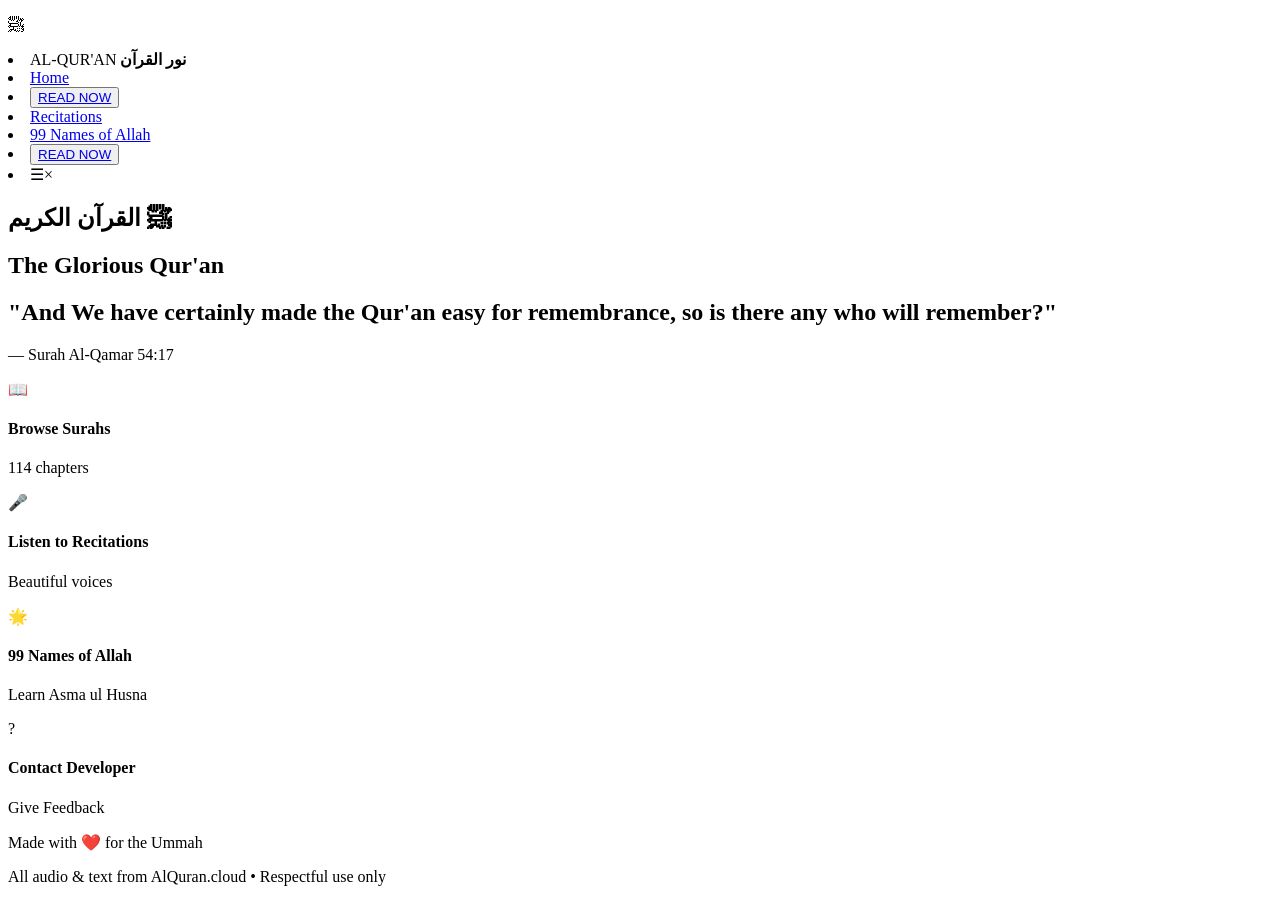
==== index.html @ 0b052e50 "Add files via upload" ====
<!DOCTYPE html>
<html lang="en">
<head>
    <meta charset="UTF-8">
    <meta name="viewport" content="width=device-width, initial-scale=1.0">
    <title>Al-Qur'an • نور القرآن</title>
    <link rel="stylesheet" href="index.css">
</head>
<body>
<header>
    <p>ﷺ </p>
<li class="q">AL-QUR'AN <strong id="nu"> نور القرآن </strong></li>
<div class="cont" id="cont">
<li><a href="index.html">Home</a></li>
<li class="bt"> <button  class="btn"><a href="text.html" >READ NOW</a></button></li>

<li><a href="resat.html">Recitations</a></li>
<li><a href="name.html">99 Names of Allah</a></li>
</div>
<li> <button><a href="text.html">READ NOW</a></button></li>
<li><span id="tog">&#9776</span><span id="to">&times;</span></li>
</header>
<section class="s1" id="s1">
    <h1>ﷺ القرآن الكريم</h1>
    <h2>The Glorious Qur'an</h2>
    <div class="card"><h2>"And We have certainly made the Qur'an easy for remembrance, so is there any who will remember?"</h2>
    <p>— Surah Al-Qamar 54:17</p>
    </div>
</section>
<sectio class="s2" id="s2">
    <div class="card" id="sur">📖
        <h4>Browse Surahs</h4>
        <p>114 chapters</p>
    </div>
    <div class="card" id="re">🎤
        <h4>Listen to Recitations</h4>
        <p>Beautiful voices</p>
    </div>
    <div class="card" id="na">🌟
        <h4>99 Names of Allah</h4>
        <p>Learn Asma ul Husna</p>
    </div>
    <div class="card" id="contact" ><p>?</p>
        <h4>Contact Developer</h4>
        <p>Give Feedback</p>
    </div>
</sectio>
<footer class="bg-zinc-900 py-12 text-center text-emerald-300 text-sm border-t border-emerald-800">
    <p>Made with ❤️ for the Ummah </p>
    <p class="mt-2">All audio &amp; text from AlQuran.cloud • Respectful use only</p>
</footer>
<script src="index.js"></script>
</body>
</html>
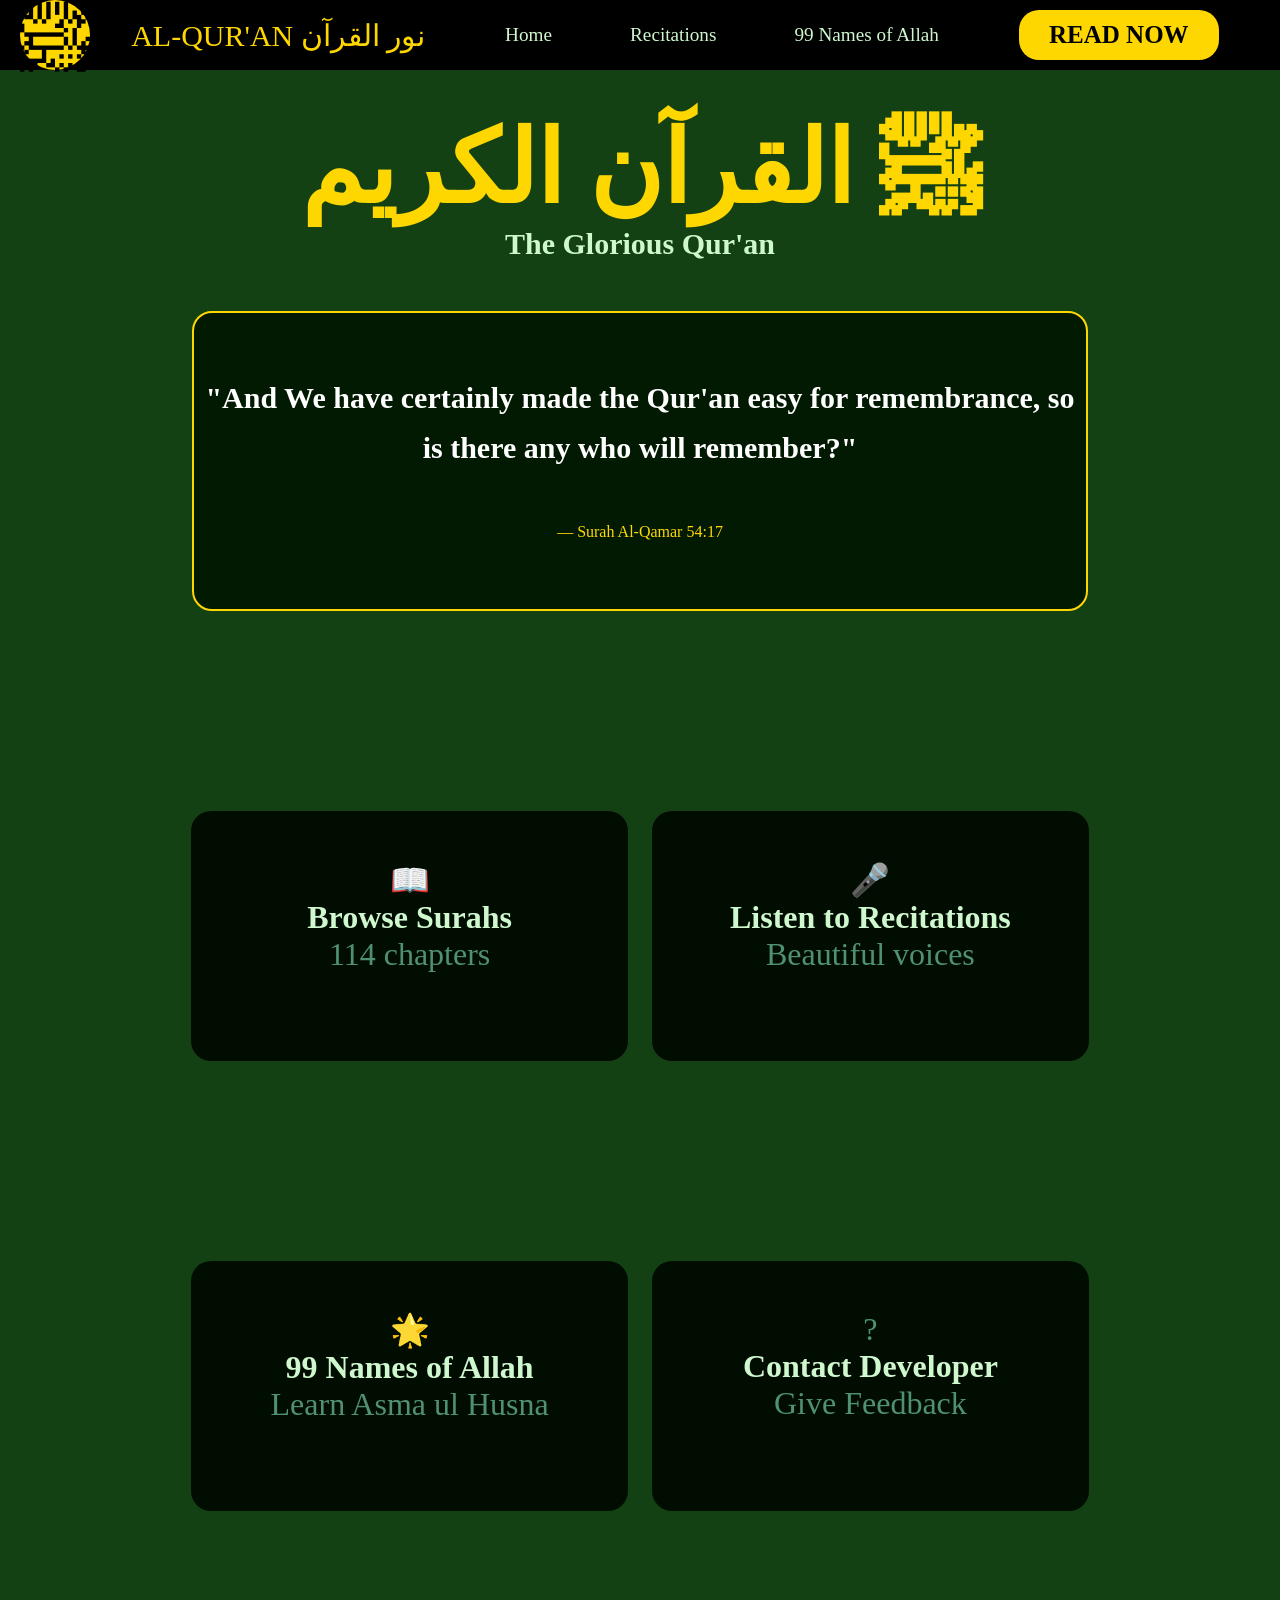
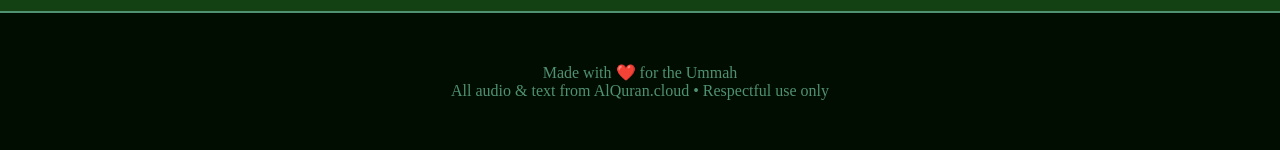
==== commit aefeba5e: "Add files via upload" ====
--- a/index.html
+++ b/index.html
@@ -14,7 +14,7 @@
 <li><a href="index.html">Home</a></li>
 <li class="bt"> <button  class="btn"><a href="text.html" >READ NOW</a></button></li>
 
-<li><a href="resat.html">Recitations</a></li>
+<li><a href="de.html">Recitations</a></li>
 <li><a href="name.html">99 Names of Allah</a></li>
 </div>
 <li> <button><a href="text.html">READ NOW</a></button></li>
--- a/index.css
+++ b/index.css
@@ -0,0 +1,303 @@
+*{
+    padding: 0;
+    margin: auto;
+    box-sizing: border-box;
+    font-family: Cambria, Cochin, Georgia, Times, 'Times New Roman', serif;
+
+}
+body{
+    background-color: rgb(20, 65, 20);
+}
+header{
+    position: fixed;
+    display: flex;
+    width: 100%;
+    top: 0;
+    font-size: larger;
+    background-color: black;
+   }
+header li{
+    display: flex;
+    color: rgb(207, 248, 207);
+}
+header p{
+    font-size: 70px;
+    width: 70px;
+    height: 70px;
+    background-color: gold;
+    border-radius: 50%;
+    text-align: center;
+}
+header .q{
+    font-size: 30px;
+    display: block;
+    color: gold;
+}
+header li button{
+    min-width: 200px;
+    border-radius: 20px;
+    font-weight: bolder;
+    height: 50px;
+    font-size: 25px;
+    background-color: gold;
+border: none;
+}
+header li button a{
+    color: black;
+}
+header li button a:hover{
+    color: rgb(3, 31, 3);
+    border: 1px solid rgb(3, 31, 3);
+}
+ header a{
+    text-decoration: none;
+    color: rgb(207, 248, 207);
+}
+header a:hover{
+    color: gold ;
+    transition: 1s ease-in-out;
+}
+.bt,.btn{
+    display: none;
+}
+#tog,#to{
+    display: none;
+}
+.s1{
+    text-align: center;
+    margin-top: 40px;
+}
+.s1 h1{
+    font-size: 100px;
+    color: gold;
+    padding-top: 70px;
+}
+.s1 h2{
+    font-size: 30px;
+    color: rgb(207, 248, 207);
+
+}
+.s1 .card{
+    width: 70%;
+    min-height: 300px;
+    text-align: center;
+    margin-top: 50px;
+    background-color: rgb(2, 26, 2);
+    border-radius: 20px;
+    border: 2px solid gold;
+}
+.s1 .card h2{
+    color: white;
+    line-height: 50px;
+    padding-top: 60px;
+}
+.s1 .card p{
+    color: gold;
+    padding-top: 50px;
+}
+.s2{
+    grid-template-columns: repeat(2,1fr);
+    display: grid;
+    width: 72%;
+    grid-row-gap: 0px;
+    margin-top: 100px;
+    height: 100vh;
+}
+.s2 .card{
+    width: 95%;
+    min-height: 250px;
+    background-color:rgba(1, 8, 1, 0.911) ;
+    border-radius: 20px;
+    text-align: center;
+    font-size: xx-large;
+    cursor: pointer;
+    padding-top: 50px;
+}
+.s2 .card:hover{
+    background-color:rgb(9, 39, 9) ;
+    transition: 1s ease-in-out;
+    box-shadow: 0 0 2px;
+}
+.s2 .card h4{
+    color: rgb(207, 248, 207);
+}
+.s2 .card p{
+    color: rgb(79, 145, 112);
+}
+.cont{
+    display: flex;
+    width: 40%;
+}
+#nu{
+    font-weight: lighter;
+}
+footer{
+    background-color:rgba(1, 8, 1, 0.911) ;
+    color: rgb(79, 145, 112);
+   text-align: center;
+   padding-top: 50px;
+   padding-bottom: 50px;
+   border-top:2px solid rgb(79, 145, 112) ;
+}
+@media(max-width:1000px){
+    header p{
+        scale: 0.9;
+            }
+            header .q{
+                scale: 0.9;
+            }
+            header li button{
+                scale: 0.9;
+            }
+            #to{
+                scale: 0.9;
+            }
+            #tog{
+                scale: 0.9;
+            }
+            .s1 h1{
+                font-size: 80px;
+            }
+            .s1 h2{
+                font-size: 30px;
+            }
+            /* .s2{
+                height: 90vh;
+                width: 90%;
+            } */
+            .s2 .card h4{
+                font-size: 25px;
+            }
+            .s2 .card p{
+                font-size: 25px;
+            }
+.cont{
+    display: grid;
+    position: absolute;
+    height: 90vh;
+    transition: 1s ease-in-out;
+    top: 100%;
+    box-shadow: 0 0 10px;
+    margin: 0 100%;
+    width: 50%;
+    background-color: rgb(2, 26, 2);
+}
+header .bt{
+    display: none;
+}
+header li span{
+    font-size: xx-large;
+    cursor: pointer;
+    width: 40px;
+    padding-left: 10px;
+}
+#tog{
+    display: flex;
+}
+#to{
+    display: none;
+}
+header li button{
+    min-width: 130px;
+    margin-left: 5%;
+    border-radius: 20px;
+    font-weight: bold;
+    height: 50px;
+    font-size: 20px;
+    background-color: gold;
+border: none;
+}
+}
+@media(max-width:550px){
+    header p{
+scale: 0.7;
+    }
+    header .q{
+        scale: 0.7;
+    }
+    header li button{
+        scale: 0.7;
+        margin-left: 0;
+    }
+    #to{
+        scale: 0.7;
+    }
+    #tog{
+        scale: 0.7;
+    }
+    .s1 h1{
+        font-size: 60px;
+    }
+    .s1 h2{
+        font-size: 20px;
+    }
+    .s2 .card{
+        /* scale: 0.9; */
+        padding-top: 70px;
+        height: 200px;
+        max-width: 180px;
+    }
+    .s2{
+        height: 90vh;
+        width: 90%;
+    }
+    .s2 .card h4{
+        font-size: 20px;
+    }
+    .s2 .card p{
+        font-size: 20px;
+    }
+}
+@media(max-width:500px){
+    .s1 .card p{
+        padding-bottom: 50px;
+    }
+}
+
+@media(max-width:477px){
+    .s1 .card p{
+    padding-top: 10px;
+    }
+    header p{
+        scale: 0.6;
+    }
+    .s1 .card{
+        width: 90%;
+    }
+    .s2{
+        width: 100%;
+        display: grid;
+        height: 100%;
+        grid-template-columns: none;
+    }
+    .s2 .card{
+        max-width:80%;
+        margin-top: 30px;
+    }
+    header li button{
+        display: none;
+    }
+    header .bt,.btn{
+        display: flex;
+    }
+.cont{
+    text-align: center;
+}
+/* .s2{
+    grid-template-columns: repeat(2,1fr);
+    display: grid;
+    width: 72%;
+    grid-row-gap: 0px;
+    margin-top: 100px;
+    height: 100vh;
+}
+.s2 .card{
+    width: 95%;
+    min-height: 250px;
+    background-color:rgba(1, 8, 1, 0.911) ;
+    border-radius: 20px;
+    text-align: center;
+    font-size: xx-large;
+    padding-top: 50px;
+} */
+}
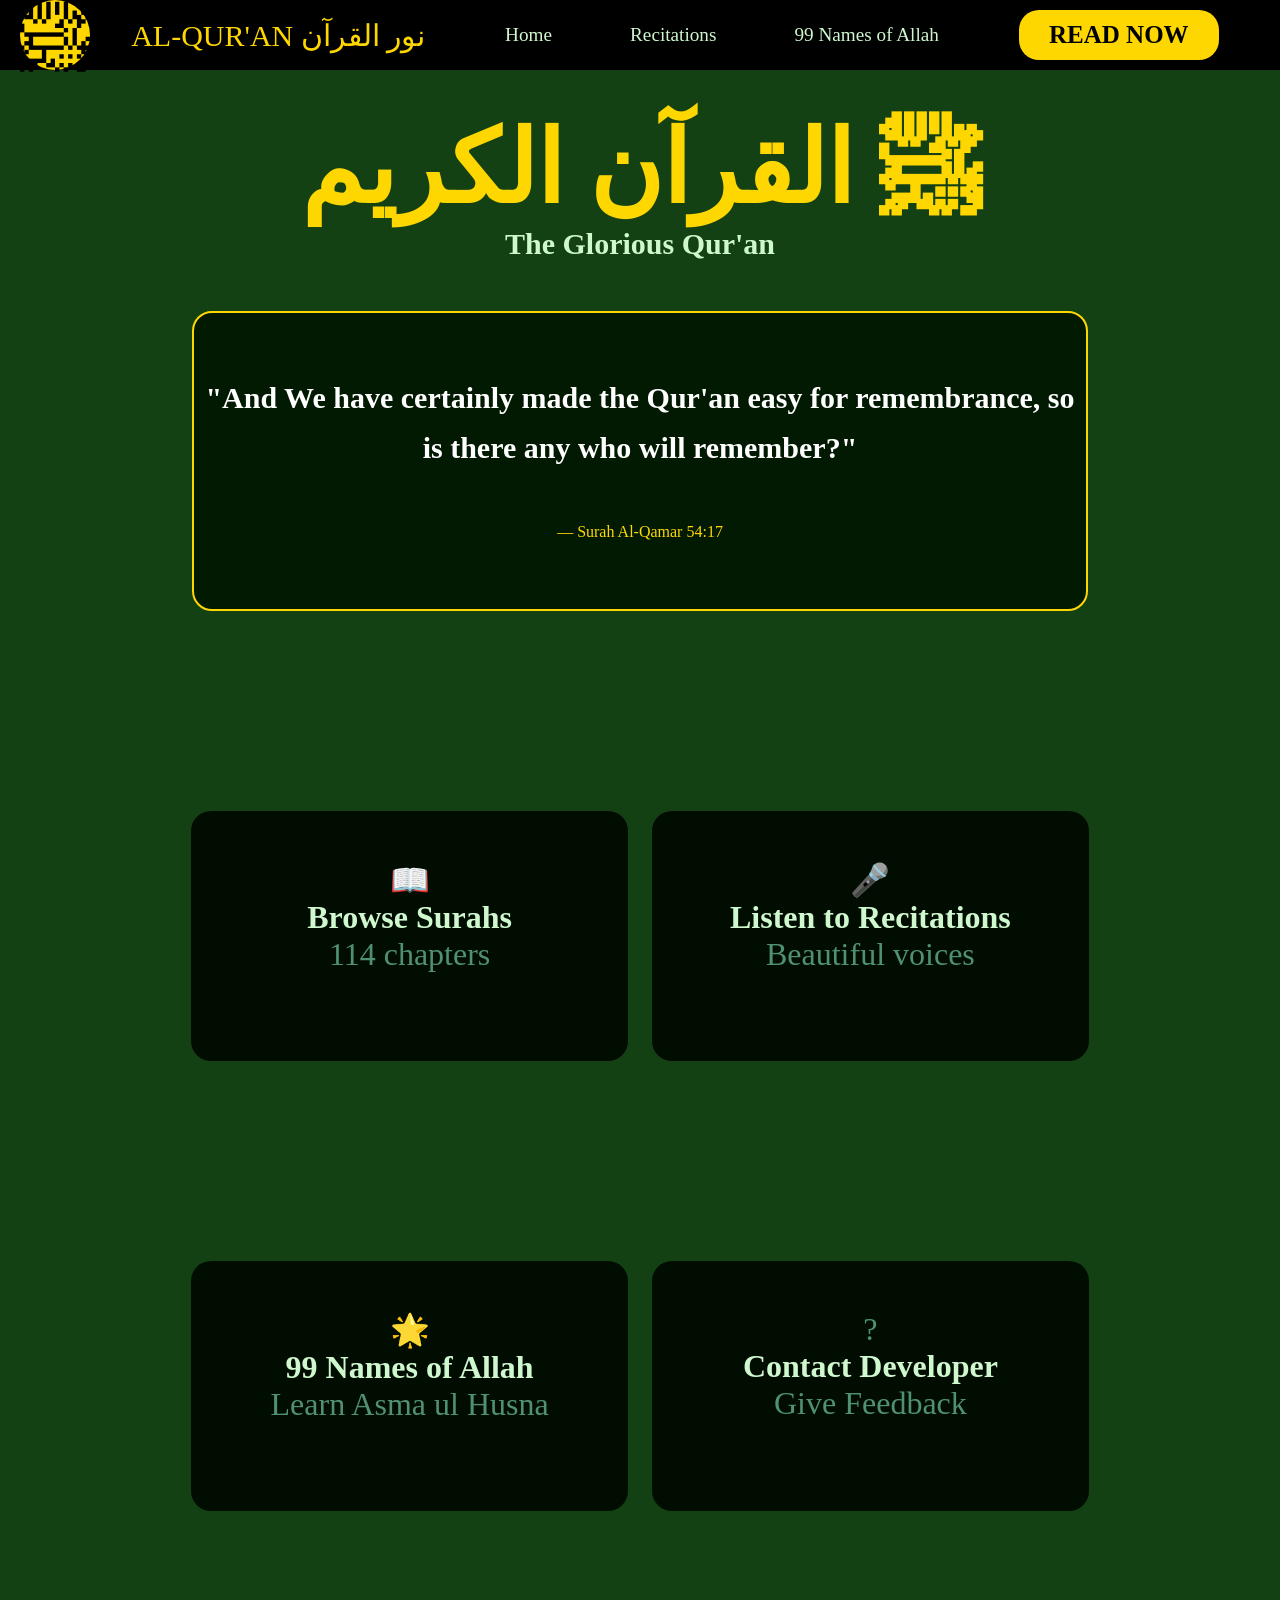
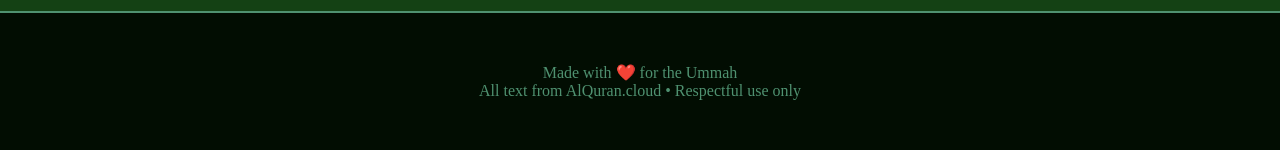
==== commit cc2316d2: "Fix HTML structure and content formatting" ====
--- a/index.html
+++ b/index.html
@@ -47,8 +47,8 @@
 </sectio>
 <footer class="bg-zinc-900 py-12 text-center text-emerald-300 text-sm border-t border-emerald-800">
     <p>Made with ❤️ for the Ummah </p>
-    <p class="mt-2">All audio &amp; text from AlQuran.cloud • Respectful use only</p>
+    <p class="mt-2">All text from AlQuran.cloud • Respectful use only</p>
 </footer>
 <script src="index.js"></script>
 </body>
-</html>+</html>
